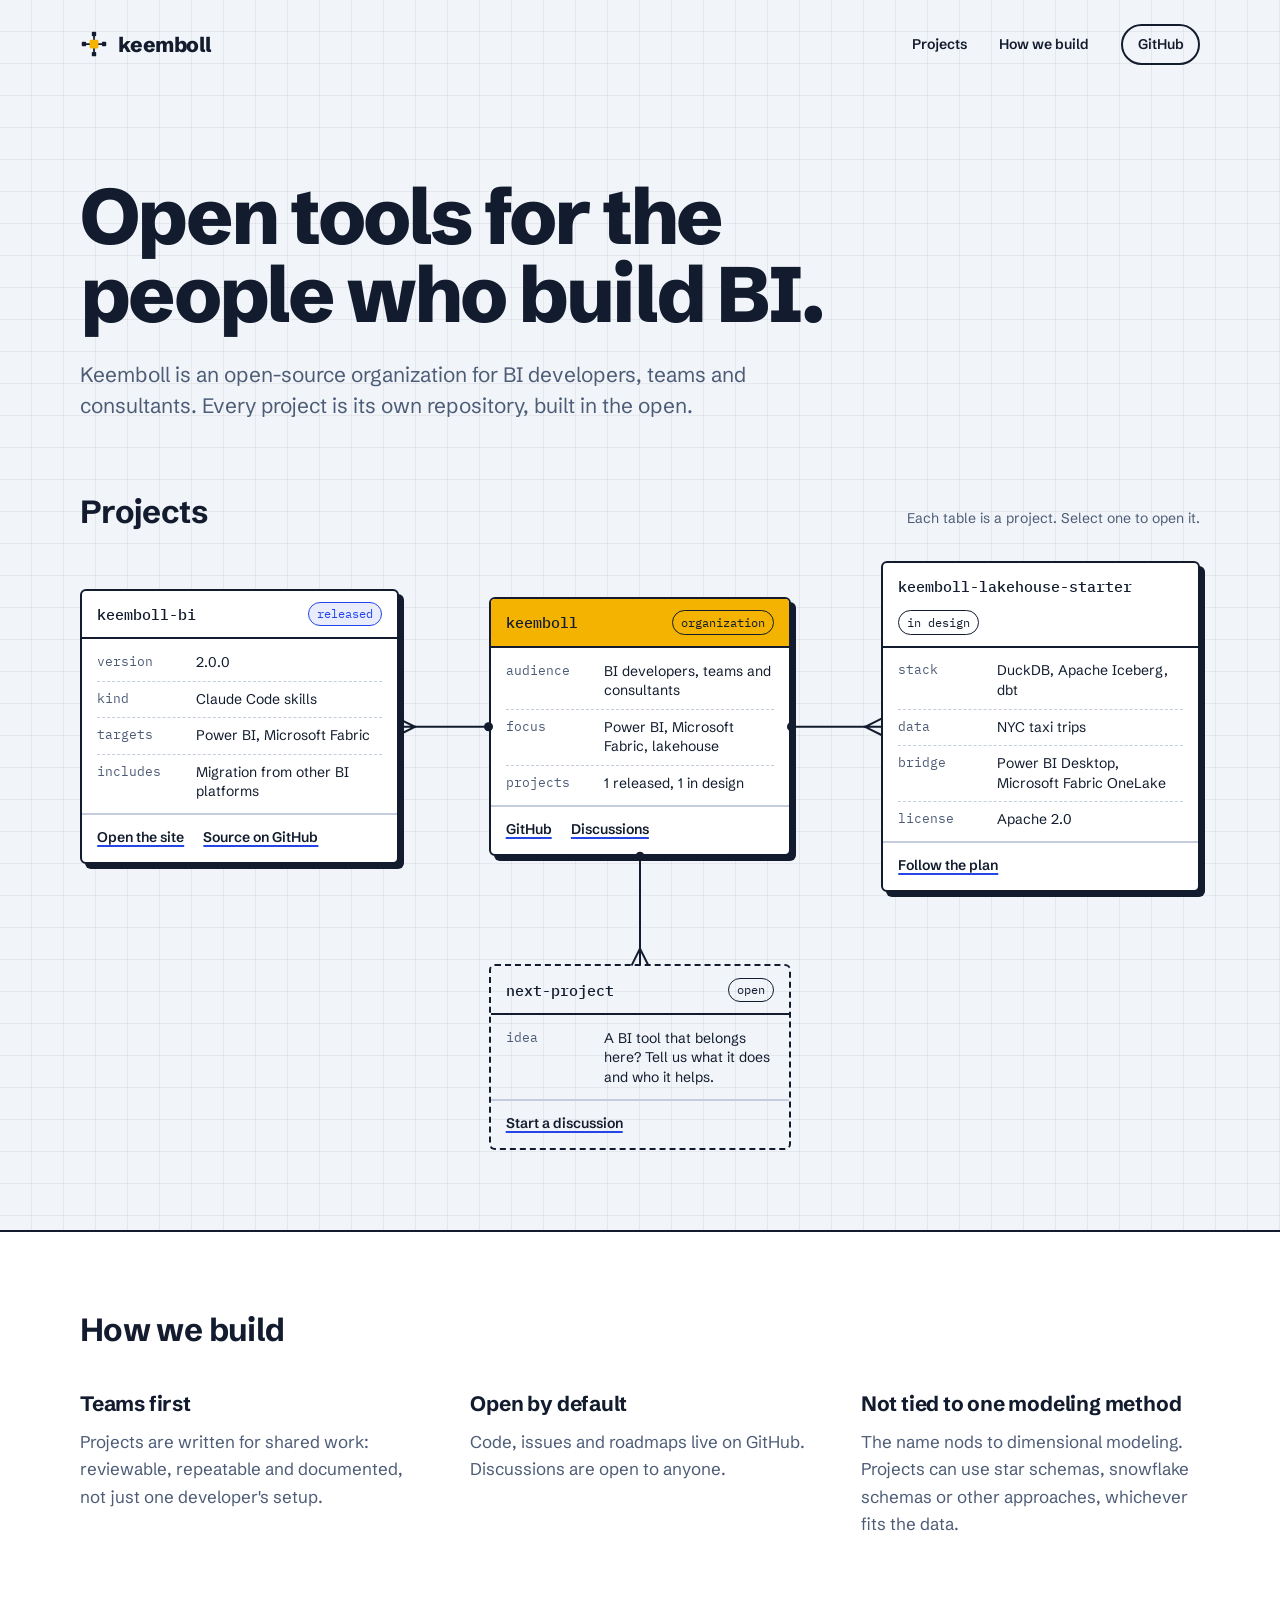
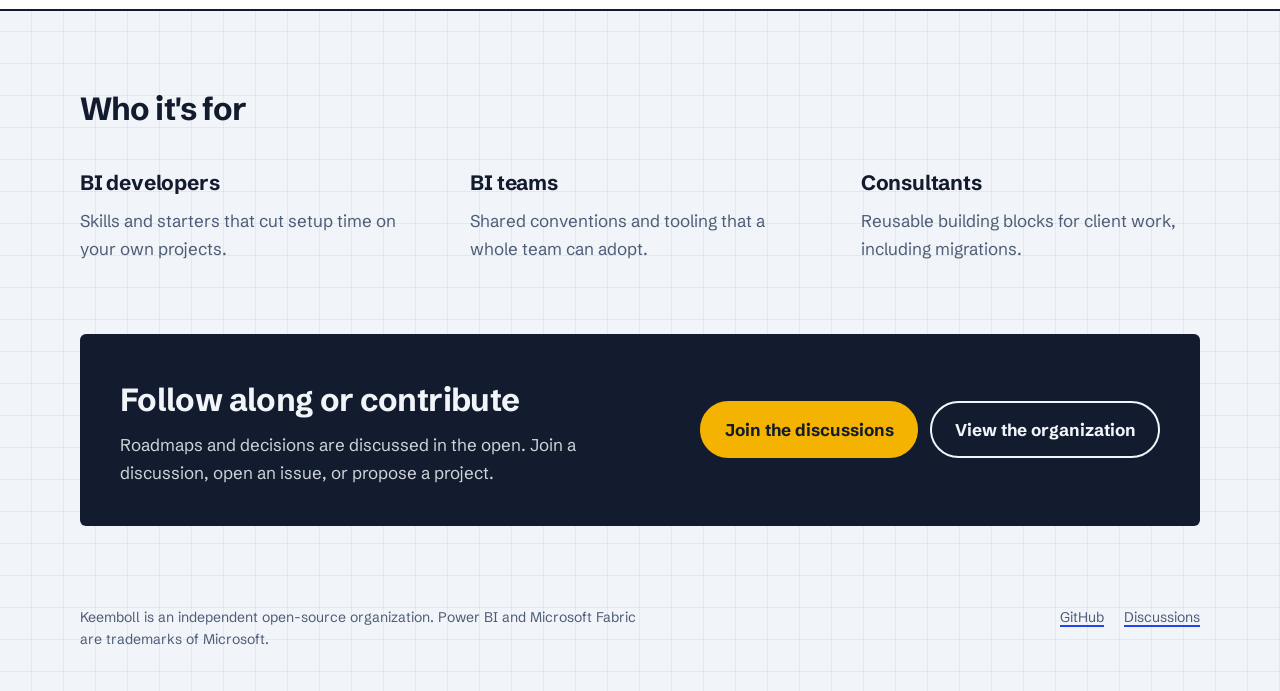
==== index.html @ 639c08ea "feat: add home and 404 pages Co-Authored-By: Claude Sonnet 5.5 <noreply@anthropic.com>" ====
<!doctype html>
<html lang="en">
<head>
  <meta charset="utf-8">
  <meta name="viewport" content="width=device-width, initial-scale=1">
  <title>Keemboll | Open-source tools for BI</title>
  <meta name="description" content="Keemboll is an open-source organization for BI developers, teams and consultants. Skills, starters and tools for Power BI, Microsoft Fabric and the lakehouse.">
  <meta name="color-scheme" content="light dark">
  <meta name="theme-color" content="#121c2e">
  <link rel="canonical" href="https://keemboll.com/">
  <link rel="icon" href="/assets/favicon.svg" type="image/svg+xml">
  <meta property="og:type" content="website">
  <meta property="og:site_name" content="Keemboll">
  <meta property="og:title" content="Keemboll | Open-source tools for BI">
  <meta property="og:description" content="Open-source skills, starters and tools for BI developers, teams and consultants.">
  <meta property="og:url" content="https://keemboll.com/">
  <meta name="twitter:card" content="summary">
  <link rel="preload" href="/assets/fonts/schibsted-grotesk-latin-wght-normal.woff2" as="font" type="font/woff2" crossorigin>
  <link rel="stylesheet" href="/styles/style.css">
  <script type="application/ld+json">
  {
    "@context": "https://schema.org",
    "@type": "Organization",
    "name": "Keemboll",
    "url": "https://keemboll.com/",
    "sameAs": ["https://github.com/Keemboll"]
  }
  </script>
</head>
<body>
  <a class="skip" href="#projects">Skip to projects</a>

  <div class="wrap">
    <header class="site-header">
      <a class="brand" href="/" aria-label="Keemboll home">
        <svg viewBox="0 0 32 32" aria-hidden="true">
          <path d="M16 16V6M16 16V26M16 16H6M16 16H26" stroke="currentColor" stroke-width="2"/>
          <rect x="11" y="11" width="10" height="10" rx="1.5" fill="#f5b301"/>
          <g fill="currentColor">
            <rect x="13.5" y="2" width="5" height="5" rx="1"/>
            <rect x="13.5" y="25" width="5" height="5" rx="1"/>
            <rect x="2" y="13.5" width="5" height="5" rx="1"/>
            <rect x="25" y="13.5" width="5" height="5" rx="1"/>
          </g>
        </svg>
        keemboll
      </a>
      <nav class="site-nav" aria-label="Main">
        <a href="#projects">Projects</a>
        <a href="#approach">How we build</a>
        <a class="gh" href="https://github.com/Keemboll">GitHub</a>
      </nav>
    </header>

    <main>
      <section class="hero">
        <h1>Open tools for the people who build BI.</h1>
        <p>Keemboll is an open-source organization for BI developers, teams and consultants. Every project is its own repository, built in the open.</p>
      </section>

      <section class="projects" id="projects" aria-labelledby="projects-title">
        <div class="section-head">
          <h2 id="projects-title">Projects</h2>
          <p>Each table is a project. Select one to open it.</p>
        </div>

        <div class="schema">
          <svg class="links" aria-hidden="true" focusable="false"></svg>

          <article class="tbl t-bi" data-link>
            <div class="tbl-head">
              <h3>keemboll-bi</h3>
              <span class="badge live">released</span>
            </div>
            <dl>
              <div><dt>version</dt><dd>2.0.0</dd></div>
              <div><dt>kind</dt><dd>Claude Code skills</dd></div>
              <div><dt>targets</dt><dd>Power BI, Microsoft Fabric</dd></div>
              <div><dt>includes</dt><dd>Migration from other BI platforms</dd></div>
            </dl>
            <div class="tbl-foot">
              <a class="stretch" href="/keemboll-bi/">Open the site</a>
              <a href="https://github.com/Keemboll/keemboll-bi">Source on GitHub</a>
            </div>
          </article>

          <article class="tbl t-fact">
            <div class="tbl-head">
              <h3>keemboll</h3>
              <span class="badge">organization</span>
            </div>
            <dl>
              <div><dt>audience</dt><dd>BI developers, teams and consultants</dd></div>
              <div><dt>focus</dt><dd>Power BI, Microsoft Fabric, lakehouse</dd></div>
              <div><dt>projects</dt><dd>1 released, 1 in design</dd></div>
            </dl>
            <div class="tbl-foot">
              <a href="https://github.com/Keemboll">GitHub</a>
              <a href="https://github.com/orgs/Keemboll/discussions">Discussions</a>
            </div>
          </article>

          <article class="tbl t-lake" data-link>
            <div class="tbl-head">
              <h3>keemboll-lakehouse-starter</h3>
              <span class="badge">in design</span>
            </div>
            <dl>
              <div><dt>stack</dt><dd>DuckDB, Apache Iceberg, dbt</dd></div>
              <div><dt>data</dt><dd>NYC taxi trips</dd></div>
              <div><dt>bridge</dt><dd>Power BI Desktop, Microsoft Fabric OneLake</dd></div>
              <div><dt>license</dt><dd>Apache 2.0</dd></div>
            </dl>
            <div class="tbl-foot">
              <a href="https://github.com/orgs/Keemboll/discussions">Follow the plan</a>
            </div>
          </article>

          <article class="tbl t-next open" data-link>
            <div class="tbl-head">
              <h3>next-project</h3>
              <span class="badge">open</span>
            </div>
            <dl>
              <div><dt>idea</dt><dd>A BI tool that belongs here? Tell us what it does and who it helps.</dd></div>
            </dl>
            <div class="tbl-foot">
              <a class="stretch" href="https://github.com/orgs/Keemboll/discussions/new/choose">Start a discussion</a>
            </div>
          </article>
        </div>
      </section>
    </main>
  </div>

  <section class="band" id="approach" aria-labelledby="approach-title">
    <div class="wrap">
      <div class="section-head">
        <h2 id="approach-title">How we build</h2>
      </div>
      <div class="cols">
        <div>
          <h3>Teams first</h3>
          <p>Projects are written for shared work: reviewable, repeatable and documented, not just one developer's setup.</p>
        </div>
        <div>
          <h3>Open by default</h3>
          <p>Code, issues and roadmaps live on GitHub. Discussions are open to anyone.</p>
        </div>
        <div>
          <h3>Not tied to one modeling method</h3>
          <p>The name nods to dimensional modeling. Projects can use star schemas, snowflake schemas or other approaches, whichever fits the data.</p>
        </div>
      </div>
    </div>
  </section>

  <div class="wrap">
    <section class="audience" aria-labelledby="audience-title">
      <div class="section-head">
        <h2 id="audience-title">Who it's for</h2>
      </div>
      <div class="cols">
        <div>
          <h3>BI developers</h3>
          <p>Skills and starters that cut setup time on your own projects.</p>
        </div>
        <div>
          <h3>BI teams</h3>
          <p>Shared conventions and tooling that a whole team can adopt.</p>
        </div>
        <div>
          <h3>Consultants</h3>
          <p>Reusable building blocks for client work, including migrations.</p>
        </div>
      </div>
    </section>

    <section class="join" aria-labelledby="join-title">
      <div>
        <h2 id="join-title">Follow along or contribute</h2>
        <p>Roadmaps and decisions are discussed in the open. Join a discussion, open an issue, or propose a project.</p>
      </div>
      <div class="actions">
        <a class="btn" href="https://github.com/orgs/Keemboll/discussions">Join the discussions</a>
        <a class="btn ghost" href="https://github.com/Keemboll">View the organization</a>
      </div>
    </section>

    <footer class="site-footer">
      <p>Keemboll is an independent open-source organization. Power BI and Microsoft Fabric are trademarks of Microsoft.</p>
      <nav aria-label="Footer">
        <a href="https://github.com/Keemboll">GitHub</a>
        <a href="https://github.com/orgs/Keemboll/discussions">Discussions</a>
      </nav>
    </footer>
  </div>

  <script src="/scripts/site.js" defer></script>
</body>
</html>
---- styles/style.css ----
/* Keemboll — organization site
   Tokens first, then base, then components. */

@font-face {
  font-family: "Schibsted Grotesk";
  src: url("../assets/fonts/schibsted-grotesk-latin-wght-normal.woff2") format("woff2");
  font-weight: 400 900;
  font-style: normal;
  font-display: swap;
}
@font-face {
  font-family: "IBM Plex Mono";
  src: url("../assets/fonts/ibm-plex-mono-latin-400-normal.woff2") format("woff2");
  font-weight: 400;
  font-style: normal;
  font-display: swap;
}
@font-face {
  font-family: "IBM Plex Mono";
  src: url("../assets/fonts/ibm-plex-mono-latin-500-normal.woff2") format("woff2");
  font-weight: 500;
  font-style: normal;
  font-display: swap;
}

:root {
  color-scheme: light dark;

  --paper: #f1f4f8;
  --grid: rgba(18, 28, 46, 0.06);
  --card: #ffffff;
  --ink: #121c2e;
  --muted: #4d5c76;
  --line: #c3cddd;
  --cobalt: #2446e8;
  --cobalt-soft: rgba(36, 70, 232, 0.1);
  --marigold: #f5b301;
  --on-marigold: #121c2e;

  --sans: "Schibsted Grotesk", ui-sans-serif, system-ui, -apple-system, "Segoe UI", sans-serif;
  --mono: "IBM Plex Mono", ui-monospace, "SFMono-Regular", Menlo, Consolas, monospace;

  --step--1: 0.875rem;
  --step-0: 1.0625rem;
  --step-1: 1.3rem;
  --step-2: clamp(1.6rem, 3vw, 2rem);
  --step-5: clamp(2.5rem, 6.4vw, 4.9rem);
}

@media (prefers-color-scheme: dark) {
  :root {
    --paper: #0c1427;
    --grid: rgba(255, 255, 255, 0.05);
    --card: #121d38;
    --ink: #e9eefa;
    --muted: #9eabc6;
    --line: #2a3a62;
    --cobalt: #8aa0ff;
    --cobalt-soft: rgba(138, 160, 255, 0.14);
    --marigold: #ffc93c;
    --on-marigold: #121c2e;
  }
}

*,
*::before,
*::after {
  box-sizing: border-box;
}

html {
  -webkit-text-size-adjust: 100%;
  scroll-behavior: smooth;
}

body {
  margin: 0;
  font-family: var(--sans);
  font-size: var(--step-0);
  line-height: 1.6;
  color: var(--ink);
  background-color: var(--paper);
  background-image:
    linear-gradient(var(--grid) 1px, transparent 1px),
    linear-gradient(90deg, var(--grid) 1px, transparent 1px);
  background-size: 32px 32px;
  background-position: -1px -1px;
}

img,
svg {
  display: block;
  max-width: 100%;
}

a {
  color: inherit;
  text-decoration-color: var(--cobalt);
  text-decoration-thickness: 2px;
  text-underline-offset: 0.22em;
}
a:hover {
  color: var(--cobalt);
}

:focus-visible {
  outline: 3px solid var(--cobalt);
  outline-offset: 3px;
  border-radius: 2px;
}

.skip {
  position: absolute;
  left: 1rem;
  top: -4rem;
  z-index: 10;
  padding: 0.6rem 1rem;
  background: var(--ink);
  color: var(--paper);
}
.skip:focus {
  top: 1rem;
}

.wrap {
  width: min(100% - 2.5rem, 1120px);
  margin-inline: auto;
}

/* ---------- Header ---------- */

.site-header {
  display: flex;
  align-items: center;
  justify-content: space-between;
  gap: 1.5rem;
  padding-block: 1.5rem;
}

.brand {
  display: inline-flex;
  align-items: center;
  gap: 0.65rem;
  font-weight: 800;
  font-size: 1.3rem;
  letter-spacing: -0.02em;
  text-decoration: none;
}
.brand:hover {
  color: var(--ink);
}
.brand svg {
  width: 28px;
  height: 28px;
}

.site-nav {
  display: flex;
  align-items: center;
  gap: clamp(1rem, 3vw, 2rem);
  font-size: var(--step--1);
  font-weight: 600;
}
.site-nav a {
  text-decoration: none;
}
.site-nav a:hover {
  text-decoration: underline;
}
.site-nav .gh {
  padding: 0.45rem 0.9rem;
  border: 2px solid var(--ink);
  border-radius: 999px;
}
.site-nav .gh:hover {
  background: var(--ink);
  color: var(--paper);
  text-decoration: none;
}

/* ---------- Hero ---------- */

.hero {
  padding-block: clamp(2.5rem, 7vw, 5.5rem) clamp(2rem, 4vw, 3rem);
}
.hero h1 {
  margin: 0;
  max-width: 15ch;
  font-size: var(--step-5);
  font-weight: 800;
  line-height: 1;
  letter-spacing: -0.035em;
}
.hero p {
  margin: 1.6rem 0 0;
  max-width: 54ch;
  font-size: var(--step-1);
  line-height: 1.5;
  color: var(--muted);
}

/* ---------- Projects as a star schema ---------- */

.projects {
  padding-block: 1rem clamp(3rem, 7vw, 5rem);
}
.section-head {
  display: flex;
  flex-wrap: wrap;
  align-items: baseline;
  justify-content: space-between;
  gap: 0.5rem 2rem;
  margin-bottom: 1.5rem;
}
.section-head h2 {
  margin: 0;
  font-size: var(--step-2);
  letter-spacing: -0.02em;
}
.section-head p {
  margin: 0;
  color: var(--muted);
  font-size: var(--step--1);
}

.schema {
  position: relative;
  display: grid;
  grid-template-columns: minmax(0, 1fr) minmax(250px, 0.95fr) minmax(0, 1fr);
  grid-template-areas:
    "left fact right"
    ".    next .";
  gap: 4.5rem clamp(2.5rem, 7vw, 6rem);
  align-items: center;
}
.t-bi { grid-area: left; }
.t-fact { grid-area: fact; }
.t-lake { grid-area: right; }
.t-next { grid-area: next; }

.links {
  position: absolute;
  inset: 0;
  width: 100%;
  height: 100%;
  overflow: visible;
  pointer-events: none;
  z-index: 2;
}
.links path {
  fill: none;
  stroke: var(--ink);
  stroke-width: 2;
  stroke-linecap: square;
  transition: stroke 0.15s ease;
}
.links .foot {
  stroke-width: 2;
}
.links .node {
  fill: var(--ink);
  stroke: none;
}
.links .is-active {
  stroke: var(--cobalt);
}
.links .node.is-active {
  fill: var(--cobalt);
}
.links.draw path.edge {
  stroke-dasharray: 1;
  stroke-dashoffset: 1;
  animation: draw 0.9s cubic-bezier(0.5, 0, 0.2, 1) forwards;
  animation-delay: calc(var(--i, 0) * 0.18s + 0.2s);
}
.links.draw .foot,
.links.draw .node {
  opacity: 0;
  animation: show 0.01s forwards;
  animation-delay: calc(var(--i, 0) * 0.18s + 0.9s);
}
@keyframes draw {
  to {
    stroke-dashoffset: 0;
  }
}
@keyframes show {
  to {
    opacity: 1;
  }
}

.tbl {
  position: relative;
  background: var(--card);
  border: 2px solid var(--ink);
  border-radius: 6px;
  box-shadow: 5px 5px 0 var(--ink);
  transition: transform 0.15s ease, box-shadow 0.15s ease, border-color 0.15s ease;
}
.tbl:hover,
.tbl:focus-within {
  transform: translate(-2px, -2px);
  box-shadow: 7px 7px 0 var(--cobalt);
  border-color: var(--cobalt);
}
.tbl-head {
  display: flex;
  flex-wrap: wrap;
  align-items: center;
  justify-content: space-between;
  gap: 0.75rem;
  padding: 0.7rem 0.95rem;
  border-bottom: 2px solid currentColor;
  font-family: var(--mono);
  font-weight: 500;
  font-size: 0.95rem;
}
.tbl h3 {
  margin: 0;
  font: inherit;
  overflow-wrap: anywhere;
}
.t-fact .tbl-head {
  background: var(--marigold);
  color: var(--on-marigold);
  border-radius: 4px 4px 0 0;
}
.badge {
  flex: none;
  padding: 0.1rem 0.5rem;
  border: 1.5px solid currentColor;
  border-radius: 999px;
  font-family: var(--mono);
  font-size: 0.75rem;
  font-weight: 400;
}
.badge.live {
  background: var(--cobalt-soft);
  color: var(--cobalt);
}

.tbl dl {
  margin: 0;
  padding: 0.35rem 0.95rem 0.2rem;
}
.tbl dl div {
  display: grid;
  grid-template-columns: 5.4rem 1fr;
  gap: 0.75rem;
  padding: 0.5rem 0;
  border-bottom: 1px dashed var(--line);
  font-size: 0.875rem;
  line-height: 1.4;
}
.tbl dl div:last-child {
  border-bottom: 0;
}
.tbl dt {
  font-family: var(--mono);
  font-size: 0.8rem;
  color: var(--muted);
}
.tbl dd {
  margin: 0;
}
.tbl-foot {
  display: flex;
  flex-wrap: wrap;
  gap: 0.4rem 1.2rem;
  padding: 0.7rem 0.95rem 0.85rem;
  border-top: 2px solid var(--line);
  font-size: 0.875rem;
  font-weight: 600;
}
.tbl-foot a {
  position: relative;
  z-index: 1;
}
.tbl-foot a.stretch {
  position: static;
}
.tbl-foot a.stretch::after {
  content: "";
  position: absolute;
  inset: 0;
}

.tbl.open {
  border-style: dashed;
  box-shadow: none;
  background: transparent;
}
.tbl.open:hover,
.tbl.open:focus-within {
  box-shadow: none;
  transform: none;
}

/* ---------- Approach / audiences ---------- */

.band {
  border-block: 2px solid var(--ink);
  background: var(--card);
}
.band .wrap {
  padding-block: clamp(2.5rem, 6vw, 4.5rem);
}
.cols {
  display: grid;
  grid-template-columns: repeat(3, minmax(0, 1fr));
  gap: 2.5rem clamp(1.5rem, 4vw, 3.5rem);
  margin: 2rem 0 0;
}
.cols h3 {
  margin: 0 0 0.5rem;
  font-size: var(--step-1);
  letter-spacing: -0.01em;
}
.cols p {
  margin: 0;
  max-width: 38ch;
  color: var(--muted);
}

.audience {
  padding-block: clamp(2.5rem, 6vw, 4.5rem);
}

.join {
  margin-bottom: clamp(3rem, 7vw, 5rem);
  padding: clamp(1.5rem, 4vw, 2.5rem);
  display: flex;
  flex-wrap: wrap;
  align-items: center;
  justify-content: space-between;
  gap: 1.5rem 3rem;
  background: var(--ink);
  color: var(--paper);
  border-radius: 6px;
}
.join h2 {
  margin: 0 0 0.4rem;
  font-size: var(--step-2);
  letter-spacing: -0.02em;
}
.join p {
  margin: 0;
  max-width: 48ch;
  opacity: 0.85;
}
.btn {
  display: inline-block;
  padding: 0.8rem 1.4rem;
  background: var(--marigold);
  color: var(--on-marigold);
  border: 2px solid var(--marigold);
  border-radius: 999px;
  font-weight: 700;
  text-decoration: none;
}
.btn:hover {
  background: transparent;
  color: var(--marigold);
}
.btn.ghost {
  background: transparent;
  color: inherit;
  border-color: currentColor;
}
.btn.ghost:hover {
  background: var(--paper);
  color: var(--ink);
}
.actions {
  display: flex;
  flex-wrap: wrap;
  gap: 0.75rem;
}

/* ---------- Footer ---------- */

.site-footer {
  padding-block: 0 2.5rem;
  display: flex;
  flex-wrap: wrap;
  justify-content: space-between;
  gap: 1rem 2rem;
  font-size: var(--step--1);
  color: var(--muted);
}
.site-footer p {
  margin: 0;
  max-width: 62ch;
}
.site-footer nav {
  display: flex;
  gap: 1.25rem;
}

/* ---------- 404 ---------- */

.lost {
  padding-block: clamp(3rem, 10vw, 7rem);
}
.lost h1 {
  margin: 0 0 1rem;
  font-size: var(--step-5);
  line-height: 1;
  letter-spacing: -0.035em;
}
.lost p {
  max-width: 46ch;
  margin: 0 0 1.5rem;
  color: var(--muted);
  font-size: var(--step-1);
}

/* ---------- Small screens ---------- */

@media (max-width: 860px) {
  .schema {
    grid-template-columns: minmax(0, 1fr);
    grid-template-areas: "fact" "left" "right" "next";
    gap: 1.75rem;
    padding-left: 1.75rem;
  }
  .links {
    display: none;
  }
  .schema::before {
    content: "";
    position: absolute;
    left: 0.45rem;
    top: 2rem;
    bottom: 3rem;
    border-left: 2px solid var(--line);
  }
  .schema .tbl:not(.t-fact)::before {
    content: "";
    position: absolute;
    left: -1.3rem;
    top: 1.55rem;
    width: 1.3rem;
    border-top: 2px solid var(--line);
  }
  .cols {
    grid-template-columns: minmax(0, 1fr);
  }
  .site-nav a:not(.gh) {
    display: none;
  }
}

@media (prefers-reduced-motion: reduce) {
  html {
    scroll-behavior: auto;
  }
  .tbl,
  .links path {
    transition: none;
  }
  .links.draw path.edge,
  .links.draw .foot,
  .links.draw .node {
    animation: none;
    stroke-dashoffset: 0;
    opacity: 1;
  }
}
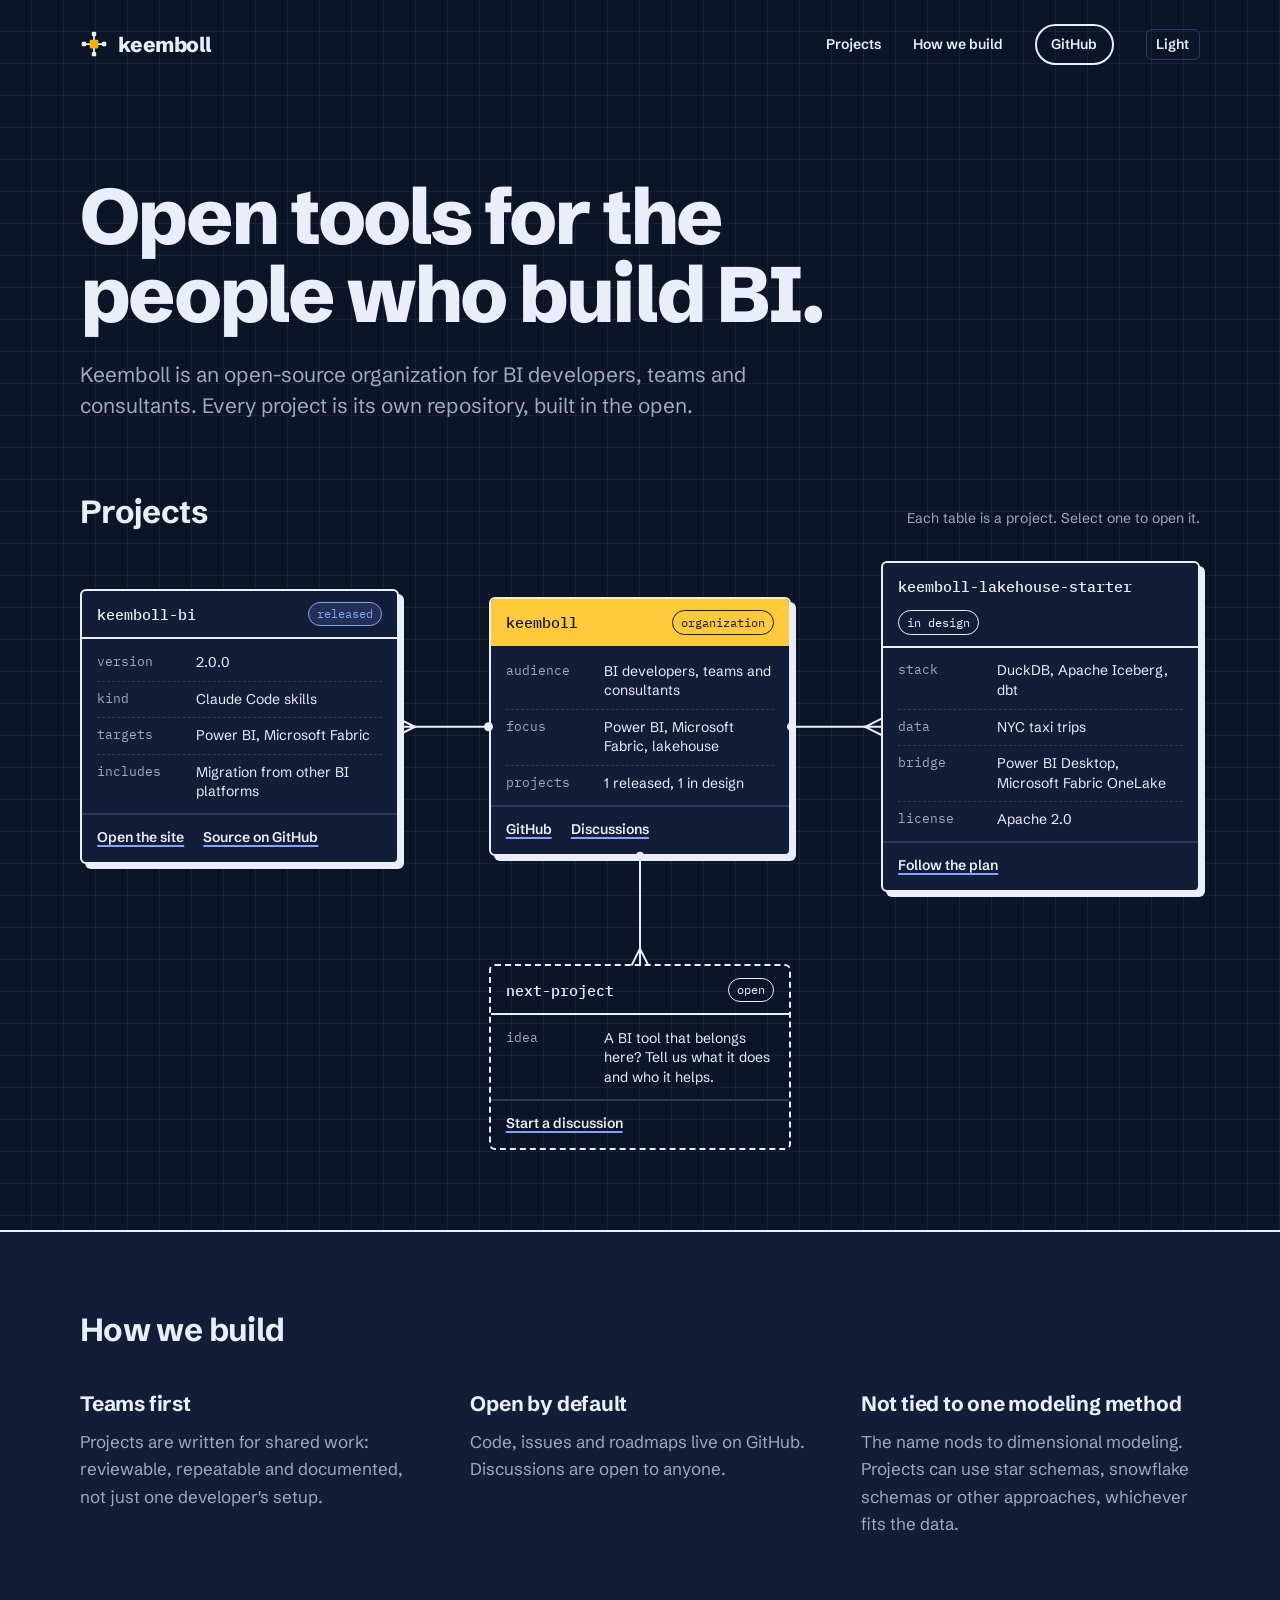
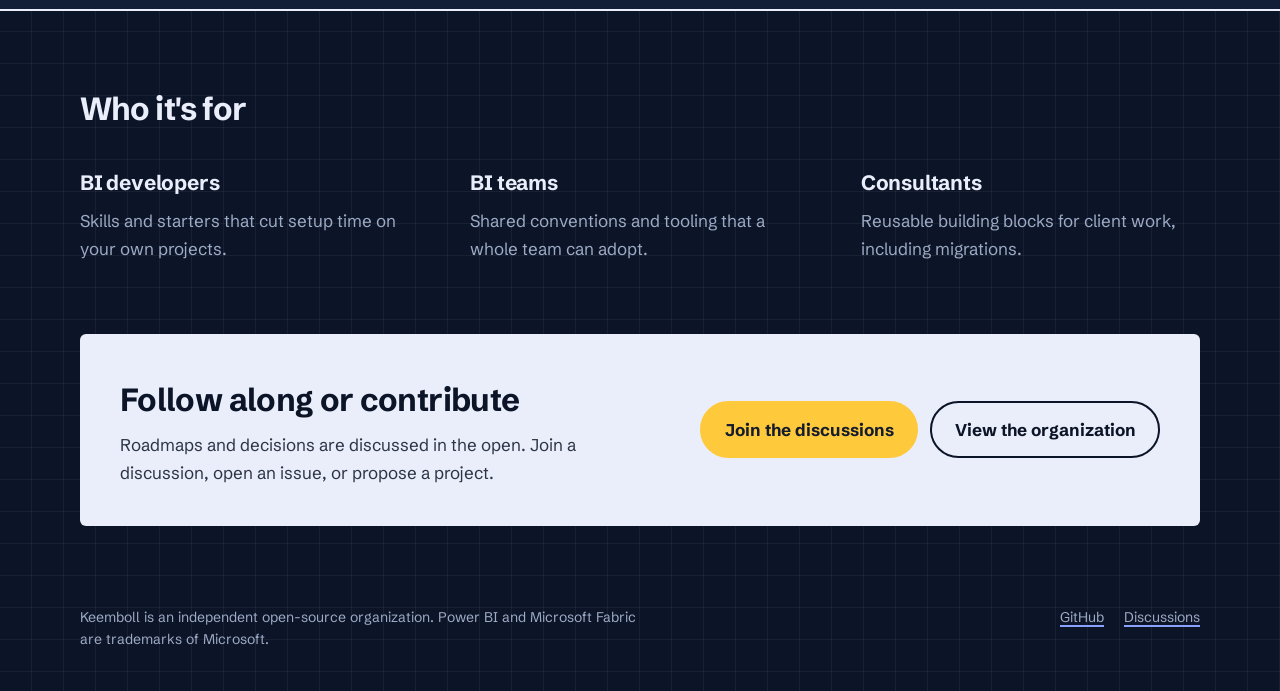
==== commit 1a498d71: "feat: dark theme by default with a light/dark toggle button Co-Authored-By: Claude Sonnet 5.5 <norep" ====
--- a/index.html
+++ b/index.html
@@ -5,7 +5,8 @@
   <meta name="viewport" content="width=device-width, initial-scale=1">
   <title>Keemboll | Open-source tools for BI</title>
   <meta name="description" content="Keemboll is an open-source organization for BI developers, teams and consultants. Skills, starters and tools for Power BI, Microsoft Fabric and the lakehouse.">
-  <meta name="color-scheme" content="light dark">
+  <meta name="color-scheme" content="dark light">
+  <script src="/scripts/theme.js"></script>
   <meta name="theme-color" content="#121c2e">
   <link rel="canonical" href="https://keemboll.com/">
   <link rel="icon" href="/assets/favicon.svg" type="image/svg+xml">
@@ -49,6 +50,7 @@
         <a href="#projects">Projects</a>
         <a href="#approach">How we build</a>
         <a class="gh" href="https://github.com/Keemboll">GitHub</a>
+        <button class="theme-toggle" type="button" aria-label="Switch theme"></button>
       </nav>
     </header>
 
--- a/styles/style.css
+++ b/styles/style.css
@@ -24,7 +24,33 @@
 }
 
 :root {
-  color-scheme: light dark;
+  color-scheme: dark;
+
+  --paper: #0c1427;
+  --grid: rgba(255, 255, 255, 0.05);
+  --card: #121d38;
+  --ink: #e9eefa;
+  --muted: #9eabc6;
+  --line: #2a3a62;
+  --cobalt: #8aa0ff;
+  --cobalt-soft: rgba(138, 160, 255, 0.14);
+  --marigold: #ffc93c;
+  --on-marigold: #121c2e;
+
+  --sans: "Schibsted Grotesk", ui-sans-serif, system-ui, -apple-system, "Segoe UI", sans-serif;
+  --mono: "IBM Plex Mono", ui-monospace, "SFMono-Regular", Menlo, Consolas, monospace;
+
+  --step--1: 0.875rem;
+  --step-0: 1.0625rem;
+  --step-1: 1.3rem;
+  --step-2: clamp(1.6rem, 3vw, 2rem);
+  --step-5: clamp(2.5rem, 6.4vw, 4.9rem);
+}
+
+
+
+:root[data-theme="light"] {
+  color-scheme: light;
 
   --paper: #f1f4f8;
   --grid: rgba(18, 28, 46, 0.06);
@@ -36,30 +62,6 @@
   --cobalt-soft: rgba(36, 70, 232, 0.1);
   --marigold: #f5b301;
   --on-marigold: #121c2e;
-
-  --sans: "Schibsted Grotesk", ui-sans-serif, system-ui, -apple-system, "Segoe UI", sans-serif;
-  --mono: "IBM Plex Mono", ui-monospace, "SFMono-Regular", Menlo, Consolas, monospace;
-
-  --step--1: 0.875rem;
-  --step-0: 1.0625rem;
-  --step-1: 1.3rem;
-  --step-2: clamp(1.6rem, 3vw, 2rem);
-  --step-5: clamp(2.5rem, 6.4vw, 4.9rem);
-}
-
-@media (prefers-color-scheme: dark) {
-  :root {
-    --paper: #0c1427;
-    --grid: rgba(255, 255, 255, 0.05);
-    --card: #121d38;
-    --ink: #e9eefa;
-    --muted: #9eabc6;
-    --line: #2a3a62;
-    --cobalt: #8aa0ff;
-    --cobalt-soft: rgba(138, 160, 255, 0.14);
-    --marigold: #ffc93c;
-    --on-marigold: #121c2e;
-  }
 }
 
 *,
@@ -568,3 +570,17 @@
     opacity: 1;
   }
 }
+
+.theme-toggle {
+  font: inherit;
+  color: var(--ink);
+  background: none;
+  border: 1px solid var(--line);
+  border-radius: 6px;
+  padding: 0.2rem 0.6rem;
+  cursor: pointer;
+}
+
+.theme-toggle:hover {
+  border-color: var(--cobalt);
+}
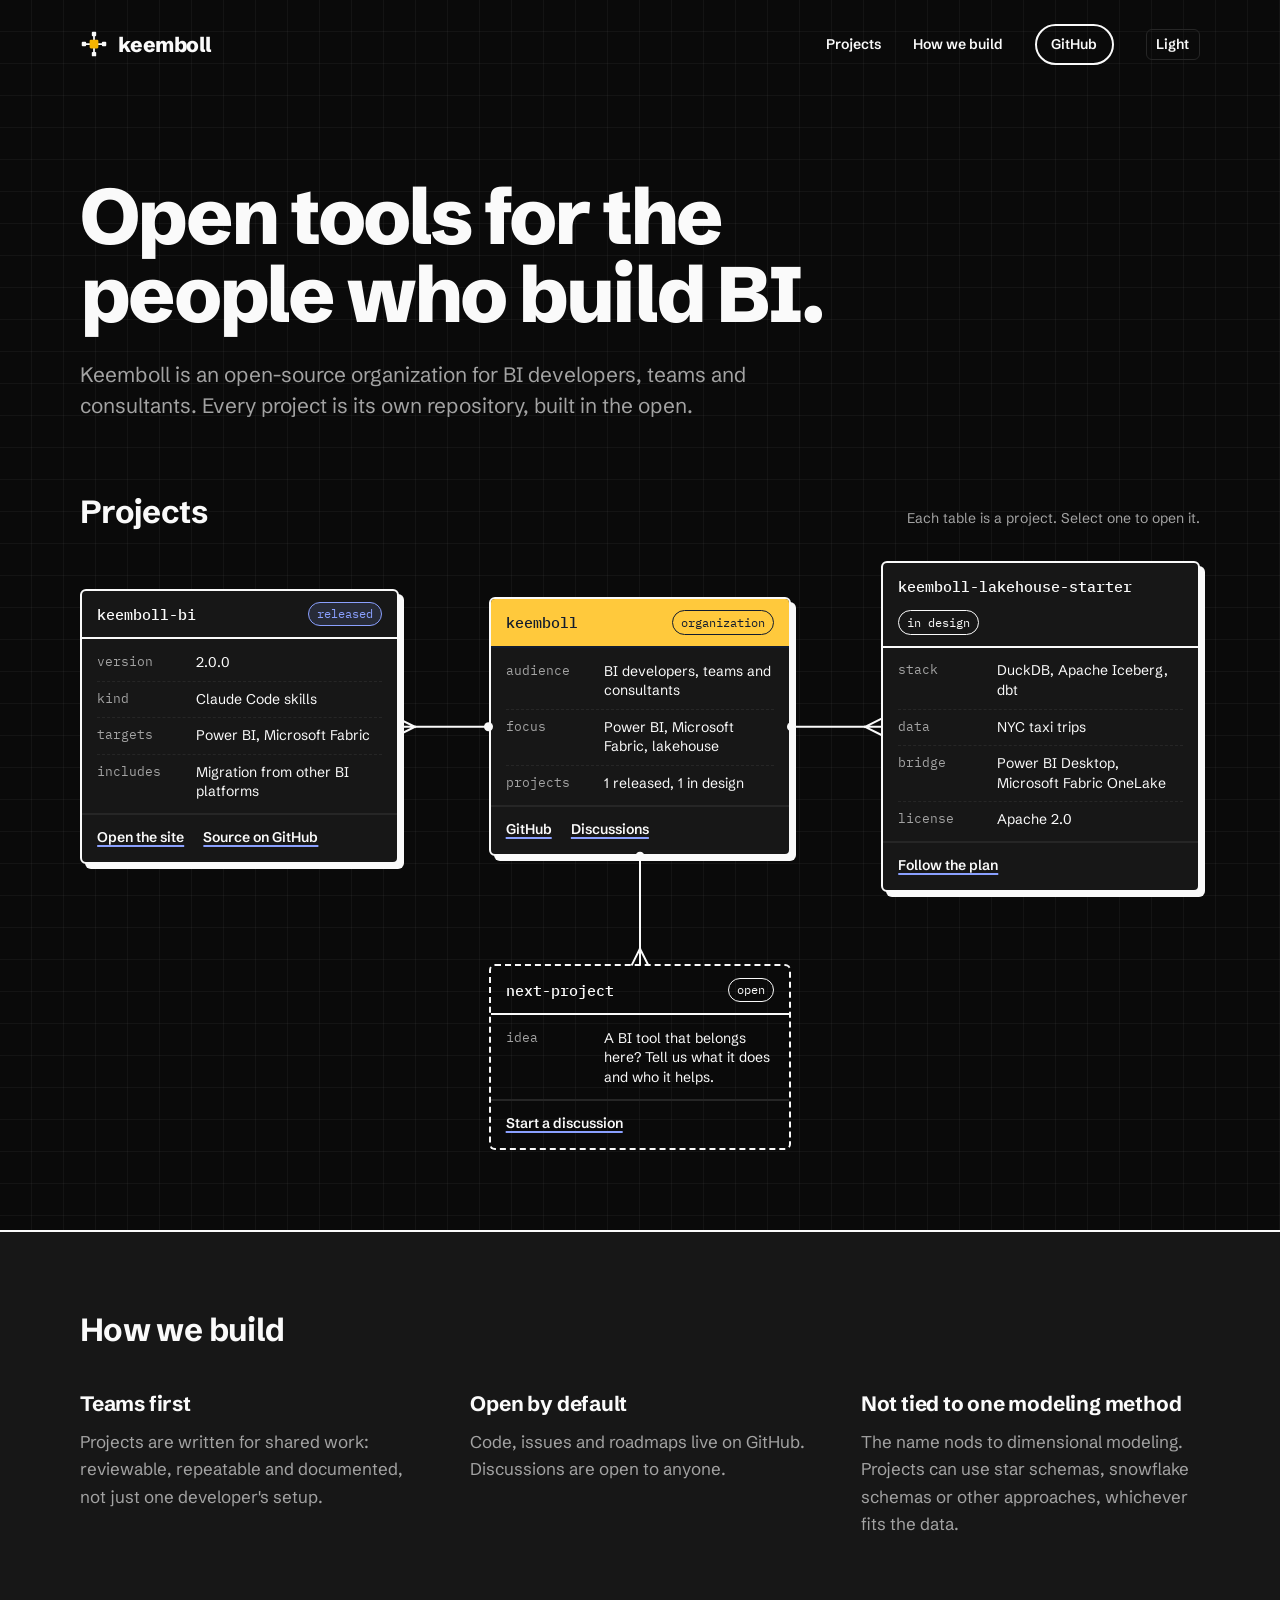
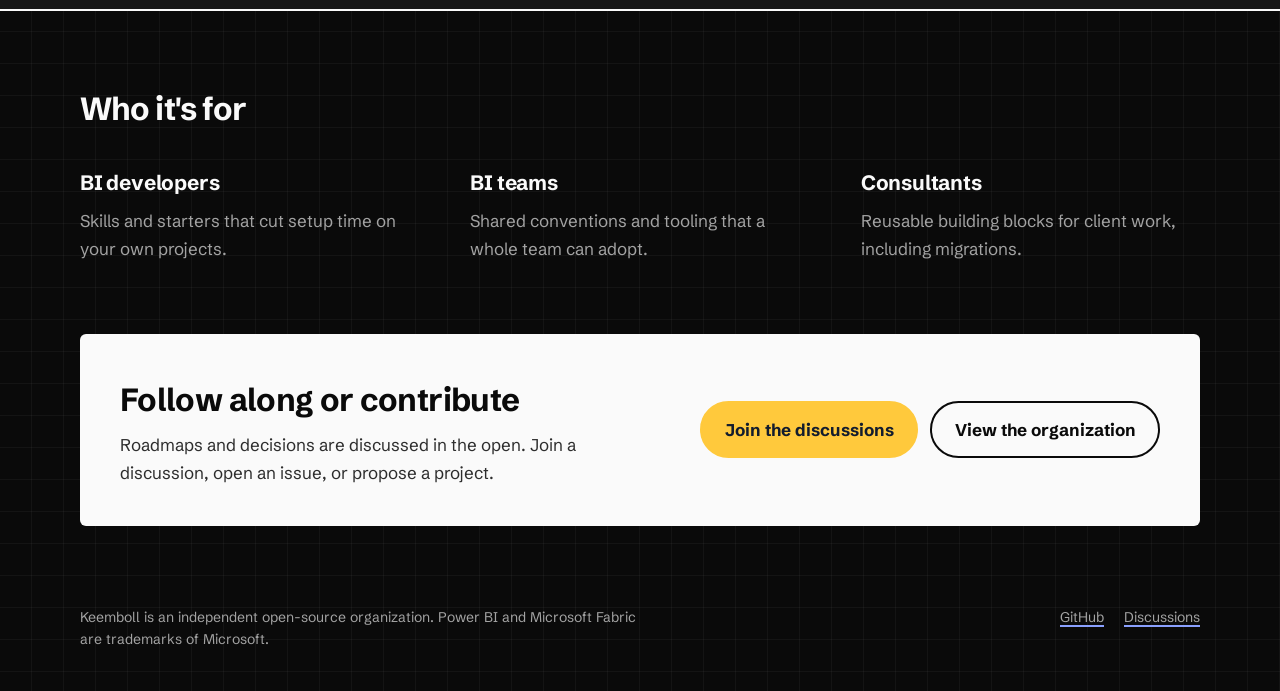
==== commit a1d41154: "style: neutral black dark theme (next-forge/shadcn palette) Co-Authored-By: Claude Sonnet 5.5 <norep" ====
--- a/index.html
+++ b/index.html
@@ -7,7 +7,7 @@
   <meta name="description" content="Keemboll is an open-source organization for BI developers, teams and consultants. Skills, starters and tools for Power BI, Microsoft Fabric and the lakehouse.">
   <meta name="color-scheme" content="dark light">
   <script src="/scripts/theme.js"></script>
-  <meta name="theme-color" content="#121c2e">
+  <meta name="theme-color" content="#0a0a0a">
   <link rel="canonical" href="https://keemboll.com/">
   <link rel="icon" href="/assets/favicon.svg" type="image/svg+xml">
   <meta property="og:type" content="website">
--- a/styles/style.css
+++ b/styles/style.css
@@ -26,12 +26,12 @@
 :root {
   color-scheme: dark;
 
-  --paper: #0c1427;
-  --grid: rgba(255, 255, 255, 0.05);
-  --card: #121d38;
-  --ink: #e9eefa;
-  --muted: #9eabc6;
-  --line: #2a3a62;
+  --paper: #0a0a0a;
+  --grid: rgba(255, 255, 255, 0.04);
+  --card: #171717;
+  --ink: #fafafa;
+  --muted: #a3a3a3;
+  --line: #262626;
   --cobalt: #8aa0ff;
   --cobalt-soft: rgba(138, 160, 255, 0.14);
   --marigold: #ffc93c;
